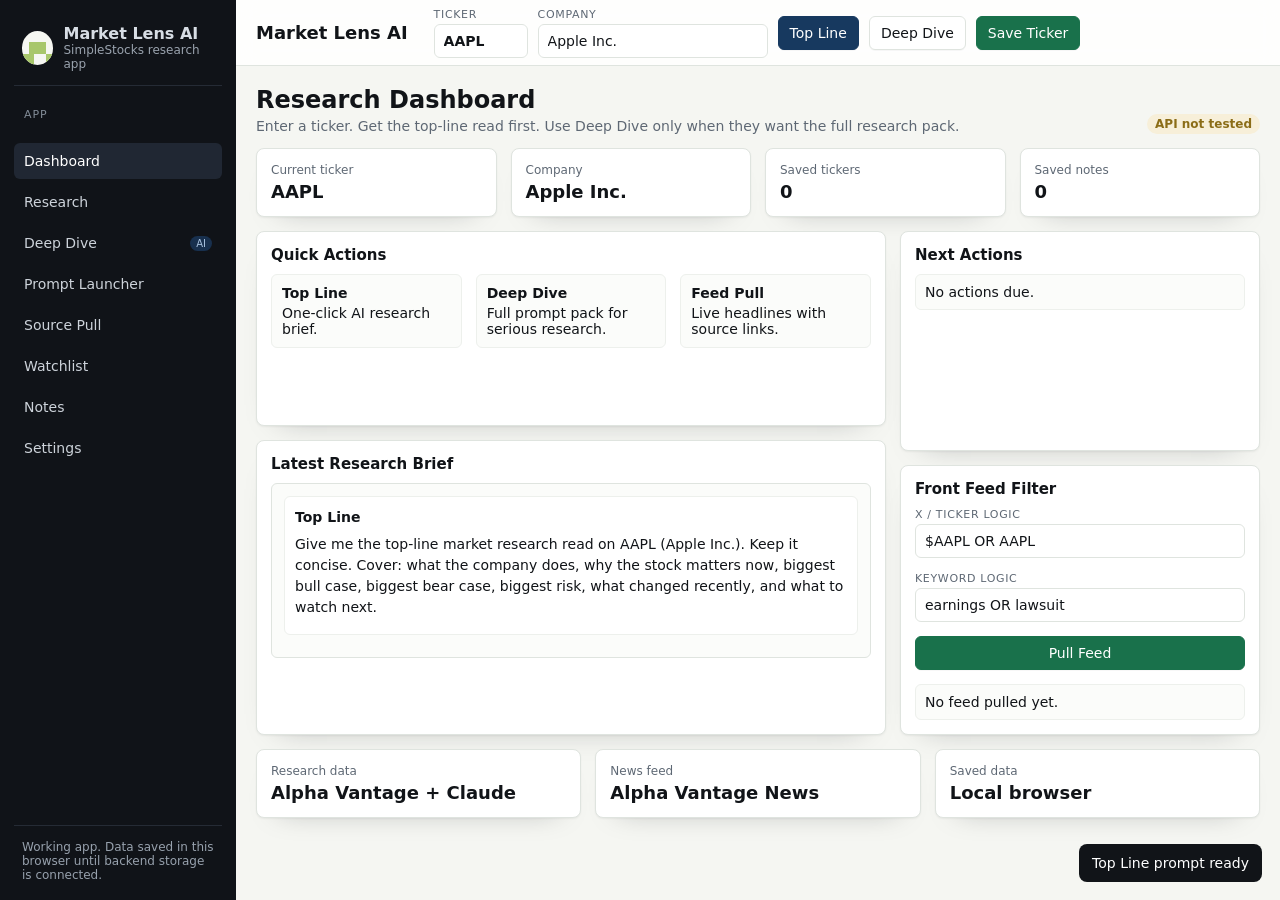
==== index.html @ 20adb493 "fill dashboard workspace" ====
<!doctype html>
<html lang="en">
<head>
  <meta charset="utf-8">
  <meta name="viewport" content="width=device-width, initial-scale=1">
  <title>Market Lens AI</title>
  <style>
    :root {
      --bg:#f5f6f2; --panel:#fff; --ink:#111418; --muted:#5e6874;
      --line:#dfe4df; --line2:#edf0ec; --blue:#17395f; --green:#19714b;
      --red:#b43b31; --gold:#8b6d18; --soft-blue:#e8eef7;
      --soft-green:#e8f3ed; --soft-red:#f7e8e5; --soft-gold:#f7efd9;
      --shadow:0 1px 2px rgba(17,20,24,.05),0 14px 30px -24px rgba(17,20,24,.36);
      --radius:8px;
    }
    *{box-sizing:border-box}
    body{margin:0;background:var(--bg);color:var(--ink);font-family:Inter,ui-sans-serif,system-ui,-apple-system,BlinkMacSystemFont,"Segoe UI",Arial,sans-serif;font-size:14px}
    button,input,select,textarea{font:inherit}
    button{cursor:pointer}
    .app{display:grid;grid-template-columns:236px 1fr;min-height:100vh}
    .side{background:#101318;color:#d7dde4;padding:18px 14px;display:flex;flex-direction:column;gap:16px}
    .brand{display:flex;gap:10px;align-items:center;padding:6px 8px 14px;border-bottom:1px solid #252b35}
    .logo{width:34px;height:34px;border-radius:50%;background:#f6f7f2;position:relative;overflow:hidden}
    .logo:before,.logo:after{content:"";position:absolute;top:11px;width:12px;height:12px;background:#a8c76b}
    .logo:before{left:7px}.logo:after{right:7px;box-shadow:-12px 12px 0 #a8c76b,12px 12px 0 #a8c76b}
    .brand b{display:block;font-size:16px}.brand span{display:block;color:#9aa3ae;font-size:12px}
    .navtitle{font-size:11px;text-transform:uppercase;letter-spacing:.08em;color:#828c97;padding:6px 10px}
    .nav{display:grid;gap:5px}.nav button{border:0;background:transparent;color:#cdd3da;text-align:left;border-radius:6px;padding:10px;display:flex;justify-content:space-between;align-items:center}
    .nav button.active{background:#202733;color:white}.badge{font-size:10px;color:#a9c2df;background:#18304e;border-radius:999px;padding:2px 6px}
    .sidefoot{margin-top:auto;color:#97a1ad;font-size:12px;border-top:1px solid #252b35;padding:14px 8px 0}
    .main{min-width:0}.top{position:sticky;top:0;z-index:3;background:rgba(255,255,255,.86);backdrop-filter:blur(10px);height:66px;border-bottom:1px solid var(--line);display:flex;align-items:center;gap:10px;padding:10px 20px}
    .top h1{font-size:18px;margin:0 16px 0 0;white-space:nowrap}.field{display:grid;gap:3px}.field label{font-size:11px;color:var(--muted);text-transform:uppercase;letter-spacing:.06em}
    input,select,textarea{border:1px solid var(--line);border-radius:6px;background:white;color:var(--ink);padding:8px 9px;outline:none}
    textarea{line-height:1.45;resize:vertical}.ticker{width:94px;text-transform:uppercase;font-weight:800}.company{width:230px}.grow{flex:1}
    .btn{border:1px solid var(--line);background:#fff;color:var(--ink);border-radius:6px;padding:8px 11px;min-height:34px;display:inline-flex;gap:7px;align-items:center;justify-content:center;white-space:nowrap;box-shadow:0 1px 0 rgba(17,20,24,.03)}
    .btn.primary{background:var(--blue);border-color:var(--blue);color:white}.btn.green{background:var(--green);border-color:var(--green);color:white}.btn.red{background:var(--red);border-color:var(--red);color:white}.btn.small{min-height:28px;padding:5px 9px;font-size:12px}
    .content{padding:20px}.tab{display:none}.tab.active{display:block}.head{display:flex;justify-content:space-between;align-items:flex-end;gap:16px;margin-bottom:14px}.head h2{margin:0;font-size:24px}.sub{color:var(--muted);margin-top:4px;max-width:880px}
    .content{max-width:1680px;margin:0 auto;width:100%}.grid{display:grid;gap:14px}.cols2{grid-template-columns:repeat(2,minmax(0,1fr))}.cols3{grid-template-columns:repeat(3,minmax(0,1fr))}.cols4{grid-template-columns:repeat(4,minmax(0,1fr))}.split{grid-template-columns:390px 1fr}.dashgrid{grid-template-columns:minmax(0,1.9fr) minmax(360px,1fr)}
    .panel{background:var(--panel);border:1px solid var(--line);border-radius:var(--radius);box-shadow:var(--shadow);min-width:0}.pad{padding:14px}.panel h3{font-size:15px;margin:0 0 10px}
    .metric span{display:block;color:var(--muted);font-size:12px}.metric b{display:block;margin-top:4px;font-size:18px}
    .pill{display:inline-flex;align-items:center;border-radius:999px;padding:3px 8px;font-size:12px;font-weight:800}.bull{color:var(--green);background:var(--soft-green)}.bear{color:var(--red);background:var(--soft-red)}.warn{color:var(--gold);background:var(--soft-gold)}.neutral{color:#555;background:#eee}
    table{width:100%;border-collapse:collapse}th,td{text-align:left;vertical-align:top;border-bottom:1px solid var(--line2);padding:9px 10px}th{font-size:11px;color:var(--muted);text-transform:uppercase;letter-spacing:.06em;background:#fbfcfa}tr:last-child td{border-bottom:0}
    .toolbar{display:flex;gap:8px;flex-wrap:wrap;align-items:center}.list{list-style:none;margin:0;padding:0;display:grid;gap:8px}.list li{border:1px solid var(--line2);background:#fbfcfa;border-radius:6px;padding:9px}
    .promptbox{width:100%;min-height:260px}.brief{min-height:150px;white-space:pre-wrap;border:1px solid var(--line);border-radius:6px;background:#fbfcfa;padding:12px;line-height:1.5}.brief.formatted{white-space:normal}.brief-section{border:1px solid var(--line2);border-radius:6px;background:#fff;margin:0 0 10px;padding:10px}.brief-section h4{margin:0 0 6px;font-size:14px}.brief-section p{margin:0 0 6px}.brief-section ul{margin:6px 0 0 18px;padding:0}
    .statusline{display:flex;gap:8px;align-items:center;flex-wrap:wrap}.mono{font-family:ui-monospace,SFMono-Regular,Menlo,Consolas,monospace}.toast{position:fixed;right:18px;bottom:18px;background:#111418;color:white;padding:11px 13px;border-radius:8px;opacity:0;transform:translateY(8px);transition:.2s;z-index:5}.toast.show{opacity:1;transform:translateY(0)}
    .quickcard{border:1px solid var(--line2);background:#fbfcfa;border-radius:6px;padding:10px}.quickcard b{display:block;margin-bottom:4px}.compactbox{min-height:220px;max-height:330px;overflow:auto}.frontfeed{min-height:260px}.empty{color:var(--muted);padding:18px;text-align:center}.danger{color:var(--red);font-weight:800}.loading{position:relative;overflow:hidden}.loading:after{content:"";position:absolute;left:-40%;top:0;width:40%;height:100%;background:linear-gradient(90deg,transparent,rgba(23,57,95,.12),transparent);animation:sweep 1.1s infinite}@keyframes sweep{to{left:100%}}
    @media(max-width:1050px){.app{grid-template-columns:1fr}.side{position:sticky;top:0;z-index:4;display:block;padding:10px}.brand,.sidefoot,.navtitle{display:none}.nav{display:flex;overflow:auto}.nav button{white-space:nowrap}.top{height:auto;flex-wrap:wrap}.content{padding:14px}.cols2,.cols3,.cols4,.split,.dashgrid{grid-template-columns:1fr}.company{width:180px}}
  </style>
</head>
<body>
<div class="app">
  <aside class="side">
    <div class="brand"><div class="logo"></div><div><b>Market Lens AI</b><span>SimpleStocks research app</span></div></div>
    <div class="navtitle">App</div>
    <nav class="nav" id="nav">
      <button class="active" data-tab="dashboard">Dashboard</button>
      <button data-tab="research">Research</button>
      <button data-tab="deepdive">Deep Dive <span class="badge">AI</span></button>
      <button data-tab="launcher">Prompt Launcher</button>
      <button data-tab="sources">Source Pull</button>
      <button data-tab="watchlist">Watchlist</button>
      <button data-tab="notes">Notes</button>
      <button data-tab="settings">Settings</button>
    </nav>
    <div class="sidefoot">Working app. Data saved in this browser until backend storage is connected.</div>
  </aside>

  <main class="main">
    <header class="top">
      <h1>Market Lens AI</h1>
      <div class="field"><label>Ticker</label><input class="ticker" id="ticker" value="AAPL"></div>
      <div class="field"><label>Company</label><input class="company" id="company" value="Apple Inc."></div>
      <button class="btn primary" id="runResearch">Top Line</button>
      <button class="btn" id="topDeepDive">Deep Dive</button>
      <button class="btn green" id="saveTicker">Save Ticker</button>
      <div class="grow"></div>
    </header>

    <section class="content">
      <section class="tab active" id="dashboard">
        <div class="head"><div><h2>Research Dashboard</h2><div class="sub">Enter a ticker. Get the top-line read first. Use Deep Dive only when they want the full research pack.</div></div><span class="pill warn" id="apiStatus">API not tested</span></div>
        <div class="grid cols4">
          <div class="panel pad metric"><span>Current ticker</span><b id="dashTicker">AAPL</b></div>
          <div class="panel pad metric"><span>Company</span><b id="dashCompany">Apple Inc.</b></div>
          <div class="panel pad metric"><span>Saved tickers</span><b id="dashWatchCount">0</b></div>
          <div class="panel pad metric"><span>Saved notes</span><b id="dashNoteCount">0</b></div>
        </div>
        <div class="grid dashgrid" style="margin-top:14px">
          <div class="grid">
            <div class="panel pad">
              <h3>Quick Actions</h3>
              <div class="grid cols3">
                <div class="quickcard"><b>Top Line</b><span>One-click AI research brief.</span></div>
                <div class="quickcard"><b>Deep Dive</b><span>Full prompt pack for serious research.</span></div>
                <div class="quickcard"><b>Feed Pull</b><span>Live headlines with source links.</span></div>
              </div>
            </div>
            <div class="panel pad"><h3>Latest Research Brief</h3><div class="brief formatted" id="latestBrief">Run research or generate a deep dive prompt.</div></div>
          </div>
          <div class="grid">
            <div class="panel pad compactbox"><h3>Next Actions</h3><ul class="list" id="nextActionList"></ul></div>
            <div class="panel pad frontfeed">
              <h3>Front Feed Filter</h3>
              <div class="grid">
                <div class="field"><label>X / ticker logic</label><input id="frontFeedTicker" value="$AAPL OR AAPL"></div>
                <div class="field"><label>Keyword logic</label><input id="frontFeedKeyword" value="earnings OR lawsuit"></div>
                <button class="btn green" id="pullFrontFeed">Pull Feed</button>
                <ul class="list" id="frontFeedRows"></ul>
              </div>
            </div>
          </div>
        </div>
        <div class="grid cols3" style="margin-top:14px">
          <div class="panel pad metric"><span>Research data</span><b>Alpha Vantage + Claude</b></div>
          <div class="panel pad metric"><span>News feed</span><b>Alpha Vantage News</b></div>
          <div class="panel pad metric"><span>Saved data</span><b>Local browser</b></div>
        </div>
      </section>

      <section class="tab" id="research">
        <div class="head"><div><h2>Top Line</h2><div class="sub">One-click research summary. No extra decisions.</div></div><button class="btn primary" id="runResearch2">Top Line</button></div>
        <div class="grid cols2">
          <div class="panel pad">
            <h3>Research Inputs</h3>
            <div class="grid">
              <div class="field"><label>Research question</label><textarea id="researchQuestion" rows="5">Give me the top-line read: what this company does, why the stock matters now, biggest bull case, biggest bear case, biggest risk, and what to watch next.</textarea></div>
              <div class="toolbar">
                <button class="btn small" data-action="preset" data-kind="fundamentals">Fundamentals</button>
                <button class="btn small" data-action="preset" data-kind="risks">Risks</button>
                <button class="btn small" data-action="preset" data-kind="competitors">Competitors</button>
                <button class="btn small" data-action="preset" data-kind="earnings">Earnings</button>
              </div>
            </div>
          </div>
          <div class="panel pad">
            <h3>Research Output</h3>
            <div class="brief formatted" id="researchOutput">No research run yet.</div>
          </div>
        </div>
      </section>

      <section class="tab" id="deepdive">
        <div class="head"><div><h2>Deep Dive</h2><div class="sub">Full research pack: business, industry, competitors, biggest bull, biggest bear, hidden risks, and final decision brief.</div></div><button class="btn primary" data-prompt="Full Deep Dive">Build Deep Dive</button></div>
        <div class="grid split">
          <div class="panel pad">
            <h3>Deep Dive Controls</h3>
            <div class="grid">
              <div class="field"><label>Deep dive question</label><textarea id="deepQuestion" rows="5">Do the full deep dive. Find the real business, competitors, hidden risks, strongest bull case, strongest bear case, weird overlooked articles, and final decision brief.</textarea></div>
              <div class="toolbar">
                <button class="btn small" data-prompt="Hidden Risks">Hidden Risks</button>
                <button class="btn small" data-prompt="Biggest Bull">Biggest Bull</button>
                <button class="btn small" data-prompt="Biggest Bear">Biggest Bear</button>
                <button class="btn small" data-prompt="Debate">Debate</button>
                <button class="btn small" data-prompt="Thesis Breaker">Thesis Breaker</button>
              </div>
            </div>
          </div>
          <div class="panel pad">
            <h3>Generated Prompt</h3>
            <textarea class="promptbox" id="deepPrompt"></textarea>
            <div class="toolbar" style="margin-top:10px">
              <button class="btn" id="copyDeepPrompt">Copy Prompt</button>
              <button class="btn primary" id="openDeepChatGPT">Open in ChatGPT</button>
              <button class="btn green" id="saveDeepPrompt">Save Prompt</button>
            </div>
          </div>
        </div>
      </section>

      <section class="tab" id="launcher">
        <div class="head"><div><h2>Prompt Launcher</h2><div class="sub">Reusable buttons that build complete prompts with the ticker, company, and current question.</div></div><button class="btn" id="copyLauncherPrompt">Copy Prompt</button></div>
        <div class="grid cols3">
          <div class="panel pad">
            <h3>Prompt Buttons</h3>
            <div class="grid">
              <button class="btn" data-prompt="Full Deep Dive">Deep Dive</button>
              <button class="btn" data-prompt="Industry Map">Industry Map</button>
              <button class="btn" data-prompt="Competitor Ranking">Competitor Ranking</button>
              <button class="btn" data-prompt="Hidden Risks">Hidden Risks</button>
              <button class="btn" data-prompt="Narrative Shift">Narrative Shift</button>
              <button class="btn" data-prompt="Final Decision Brief">Final Decision Brief</button>
            </div>
          </div>
          <div class="panel pad" style="grid-column:span 2">
            <h3>Prompt</h3>
            <textarea class="promptbox" id="launcherPrompt"></textarea>
            <div class="toolbar" style="margin-top:10px">
              <button class="btn primary" id="openLauncherChatGPT">Open in ChatGPT</button>
              <button class="btn green" id="saveLauncherPrompt">Save Prompt</button>
            </div>
          </div>
        </div>
      </section>

      <section class="tab" id="sources">
        <div class="head"><div><h2>Source Pull</h2><div class="sub">Working source inbox with saved items. Live Yahoo/Google/X pulling will use server-side functions so keys stay hidden.</div></div><button class="btn primary" id="pullSample">Pull Sample Feed</button></div>
        <div class="grid cols3">
          <div class="panel pad"><h3>Source Setup</h3><div class="grid"><div class="field"><label>Keyword filter</label><input id="keyword" value="AI servers accounting Nvidia"></div><div class="field"><label>Source</label><select id="sourceType"><option>Yahoo Finance</option><option>Google News</option><option>Alpha Vantage</option><option>X/Twitter BYOK</option></select></div><button class="btn green" id="saveSource">Save Source Rule</button></div></div>
          <div class="panel pad"><h3>Saved Source Rules</h3><ul class="list" id="sourceRules"></ul></div>
          <div class="panel pad"><h3>Routing</h3><ul class="list"><li>Save headline to ticker notes.</li><li>Attach item to deep dive.</li><li>Create next action when it matters.</li></ul></div>
        </div>
        <div class="panel" style="margin-top:14px;overflow:auto"><table><thead><tr><th>Time</th><th>Source</th><th>Ticker</th><th>Headline / Post</th><th>Sentiment</th><th>Why It Matters</th><th>Action</th></tr></thead><tbody id="feedRows"></tbody></table></div>
      </section>

      <section class="tab" id="watchlist">
        <div class="head"><div><h2>Watchlist</h2><div class="sub">Add one ticker or many. Use spaces or commas.</div></div><button class="btn primary" id="addWatch">Add Current Ticker</button></div>
        <div class="panel pad" style="margin-bottom:14px">
          <div class="grid cols2">
            <div class="field"><label>Add ticker(s)</label><input id="watchInput" value="AAPL MSFT NVDA"></div>
            <div class="field"><label>Default note</label><input id="watchNote" value="Added to research watchlist"></div>
          </div>
          <div class="toolbar" style="margin-top:10px"><button class="btn green" id="addWatchMany">Add Tickers</button></div>
        </div>
        <div class="panel" style="overflow:auto"><table><thead><tr><th>Ticker</th><th>Company</th><th>Category</th><th>Bias</th><th>Priority</th><th>Next Action</th><th>Notes</th><th></th></tr></thead><tbody id="watchRows"></tbody></table></div>
      </section>

      <section class="tab" id="notes">
        <div class="head"><div><h2>Notes</h2><div class="sub">Ticker notebook, thesis tracker, prompts, and to-dos.</div></div></div>
        <div class="grid cols2">
          <div class="panel pad">
            <h3 id="noteFormTitle">New Note</h3>
            <div class="grid">
              <input type="hidden" id="editNoteId">
              <div class="field"><label>Note type</label><select id="noteType"><option>Thesis</option><option>Risk</option><option>Headline</option><option>Prompt</option><option>Research</option><option>Next Action</option><option>To Do</option></select></div>
              <div class="grid cols2">
                <div class="field"><label>Action date</label><input type="date" id="actionDate"></div>
                <div class="field"><label>Due date</label><input type="date" id="dueDate"></div>
              </div>
              <div class="field"><label>Note</label><textarea id="noteText" rows="9">Waiting for evidence that backlog converts into clean revenue and better margins.</textarea></div>
              <div class="toolbar"><button class="btn primary" id="saveNote">Save Note</button><button class="btn" id="newNote">New</button></div>
            </div>
          </div>
          <div class="panel pad">
            <div class="statusline" style="justify-content:space-between;margin-bottom:10px">
              <h3 style="margin:0">Saved Notes</h3>
              <select id="noteFilter"><option>All</option><option>Research</option><option>Thesis</option><option>Risk</option><option>Headline</option><option>Prompt</option><option>Next Action</option><option>To Do</option><option>Overdue</option><option>Due Today</option><option>Upcoming</option></select>
            </div>
            <ul class="list" id="noteList"></ul>
          </div>
        </div>
      </section>

      <section class="tab" id="settings">
        <div class="head"><div><h2>Settings</h2><div class="sub">No secrets are stored in this frontend. Backend functions will read env vars from Netlify.</div></div></div>
        <div class="grid cols2">
          <div class="panel pad"><h3>Backend Endpoints</h3><div class="grid"><div class="field"><label>Research function</label><input id="researchEndpoint" value="https://jazzy-starlight-0a9a95.netlify.app/.netlify/functions/stock-research"></div><button class="btn" id="testResearchEndpoint">Test Research Endpoint</button></div></div>
          <div class="panel pad"><h3>Workbook</h3><div class="toolbar"><button class="btn" id="exportData">Export JSON</button><button class="btn red" id="clearData">Clear Local Data</button></div><div class="brief" id="settingsOut" style="margin-top:10px">Ready.</div></div>
        </div>
      </section>
    </section>
  </main>
</div>
<div class="toast" id="toast"></div>

<script>
const STORE_KEY = "marketLensAI.v1";
const defaultState = { watchlist: [], notes: [], prompts: [], sources: [], feed: [], frontFeed: [], latestBrief: "" };
const COMPANY_BY_TICKER = {
  AAPL:"Apple Inc.", MSFT:"Microsoft Corp.", NVDA:"NVIDIA Corp.", SMCI:"Super Micro Computer",
  TSLA:"Tesla, Inc.", META:"Meta Platforms", AMZN:"Amazon.com, Inc.", GOOGL:"Alphabet Inc.",
  AMD:"Advanced Micro Devices", AVGO:"Broadcom Inc.", SPY:"SPDR S&P 500 ETF", QQQ:"Invesco QQQ Trust"
};
const prompts = {
    "Top Line": "Give me the top-line market research read on {ticker} ({company}). Keep it concise. Cover: what the company does, why the stock matters now, biggest bull case, biggest bear case, biggest risk, what changed recently, and what to watch next.",
    "Full Deep Dive": "Do a deep dive on {ticker} ({company}). Research the real business, industry structure, competitors, market rank, strongest bull case, strongest bear case, hidden risks, recent narrative shift, overlooked articles, and what would break the thesis. End with a clean decision brief: what matters, what is noise, what to watch next, and what would make me walk away. Research question: {question}",
  "Industry Map": "Map the industry for {ticker} ({company}). Identify direct competitors, indirect competitors, suppliers, customers, substitutes, and market structure. Rank {ticker} as leader, challenger, niche player, or vulnerable incumbent. Explain what it wins on and where it is weak.",
  "Competitor Ranking": "Compare {ticker} ({company}) to its top competitors using revenue growth, margins, market cap, valuation, balance sheet, stock performance, customer concentration, and narrative strength. Give me a ranked peer table and a plain-English conclusion.",
  "Hidden Risks": "Find overlooked, non-obvious, or under-discussed risks for {ticker} ({company}). Look for lawsuits, supplier issues, customer concentration, accounting concerns, insider activity, regulatory risk, short reports, niche industry coverage, and technical blogs. Summarize what matters and why investors may be missing it.",
  "Biggest Bull": "Find the strongest bullish argument for {ticker} ({company}). Identify who is making that argument, the evidence they use, the assumptions that must be true, and what would prove them wrong.",
  "Biggest Bear": "Find the strongest bearish argument for {ticker} ({company}). Identify who is making that argument, the evidence they use, the assumptions that must be true, and what would prove them wrong.",
  "Debate": "Create a debate between the strongest bull and strongest bear on {ticker} ({company}). Make both sides intelligent. No strawman arguments. End with the three facts that matter most.",
  "Thesis Breaker": "I am considering owning or watching {ticker} ({company}). Attack the thesis. Find the weakest assumptions, hidden risks, crowded beliefs, valuation problems, business risks, and possible catalysts that could break the story.",
  "Narrative Shift": "Summarize how the market narrative around {ticker} ({company}) changed over the last 3, 6, and 12 months. What used to matter? What matters now? What could matter next?",
  "Final Decision Brief": "Turn the research on {ticker} ({company}) into a clean market decision brief: what matters, what is noise, what I need to watch next, what would make me interested, and what would make me walk away."
};
let state = loadState();
let researchBusy = false;
let loadingTimer = null;

function $(id){ return document.getElementById(id); }
function loadState(){ try { return { ...defaultState, ...(JSON.parse(localStorage.getItem(STORE_KEY)) || {}) }; } catch(_) { return { ...defaultState }; } }
function saveState(){ localStorage.setItem(STORE_KEY, JSON.stringify(state)); renderAll(); }
function toast(msg){ const el=$("toast"); el.textContent=msg; el.classList.add("show"); setTimeout(()=>el.classList.remove("show"),1800); }
function setHtml(id, text){ const el=$(id); el.classList.add("formatted"); el.innerHTML=formatBrief(text); }
function setLoading(on, msg){
  researchBusy=on;
  ["runResearch","runResearch2","testResearchEndpoint"].forEach(id=>{ if($(id)) $(id).disabled=on; });
  if(on){
    $("apiStatus").textContent=msg || "Working";
    $("apiStatus").className="pill warn";
    $("latestBrief").classList.add("loading");
    $("researchOutput").classList.add("loading");
  } else {
    $("latestBrief").classList.remove("loading");
    $("researchOutput").classList.remove("loading");
    if(loadingTimer) clearInterval(loadingTimer);
    loadingTimer=null;
  }
}
function context(){
  return {
    ticker: ($("ticker").value || "AAPL").trim().toUpperCase(),
    company: ($("company").value || "the company").trim(),
    question: (($("deepQuestion") || {}).value || $("researchQuestion").value || "What matters before putting money to work?").trim()
  };
}
function buildPrompt(kind){
  const c=context();
  const text=(prompts[kind] || prompts["Full Deep Dive"])
    .replaceAll("{ticker}", c.ticker).replaceAll("{company}", c.company)
    .replaceAll("{question}", c.question);
  if($("deepPrompt")) $("deepPrompt").value=text;
  if($("launcherPrompt")) $("launcherPrompt").value=text;
  state.latestBrief = text;
  renderDashboard();
  toast(kind + " prompt ready");
  return text;
}
async function copyText(text){ try { await navigator.clipboard.writeText(text); toast("Copied"); } catch(_) { toast("Copy blocked by browser"); } }
function openChatGPT(text){ window.open("https://chatgpt.com/?q=" + encodeURIComponent(text), "_blank"); }
async function runResearch(){
  if(researchBusy){ toast("Already working"); return; }
  const c=context();
  const out=$("researchOutput");
  const endpoint=$("researchEndpoint").value.trim();
  const stages=["Working on " + c.ticker,"Pulling Alpha Vantage data","Sending brief to Claude","Formatting result"];
  let stage=0;
  setLoading(true, stages[0]);
  out.textContent=stages[0] + "...";
  $("latestBrief").textContent=stages[0] + "...";
  loadingTimer=setInterval(()=>{ stage=Math.min(stage+1,stages.length-1); $("apiStatus").textContent=stages[stage]; out.textContent=stages[stage] + "..."; $("latestBrief").textContent=stages[stage] + "..."; }, 1800);
  try{
    const res=await fetch(endpoint,{method:"POST",headers:{"Content-Type":"application/json"},body:JSON.stringify({ticker:c.ticker,question:$("researchQuestion").value})});
    const data=await res.json();
    const text=data.research && data.research !== "Analysis failed" ? data.research : "Research endpoint responded, but AI analysis failed. Backend env/API config needs repair before this becomes live AI output.";
    setHtml("researchOutput", text);
    state.latestBrief=text;
    const last=state.notes[0];
    if(!(last && last.ticker===c.ticker && last.type==="Research" && last.text===text)){
      state.notes.unshift({id:Date.now(),ticker:c.ticker,type:"Research",text,created:new Date().toLocaleString(),actionDate:"",dueDate:"",done:false});
    }
    saveState();
    $("apiStatus").textContent=data.research === "Analysis failed" ? "API needs config" : "API live";
    $("apiStatus").className=data.research === "Analysis failed" ? "pill warn" : "pill bull";
  }catch(err){
    out.textContent="Research failed: " + err.message;
    $("apiStatus").textContent="API failed";
    $("apiStatus").className="pill bear";
  } finally {
    setLoading(false);
  }
}
function addWatch(){
  const c=context();
  const existing=state.watchlist.find(x=>x.ticker===c.ticker);
  if(existing){ existing.company=c.company; existing.updated=new Date().toLocaleString(); }
  else state.watchlist.unshift({id:Date.now(),ticker:c.ticker,company:c.company,category:"Deep dive",bias:"Mixed",priority:"High",next:"Review this week",notes:"Added from Market Lens AI",created:new Date().toLocaleString()});
  saveState(); toast("Ticker saved");
}
function addWatchTickers(){
  const raw=$("watchInput").value.trim();
  if(!raw){ toast("Enter ticker(s)"); return; }
  const tickers=Array.from(new Set(raw.split(/[,\s]+/).map(t=>t.trim().toUpperCase()).filter(Boolean)));
  tickers.forEach(ticker=>{
    const existing=state.watchlist.find(x=>x.ticker===ticker);
    const company=COMPANY_BY_TICKER[ticker] || "";
    if(existing){ existing.updated=new Date().toLocaleString(); if(company) existing.company=company; }
    else state.watchlist.unshift({id:Date.now()+Math.random(),ticker,company,category:"Watch",bias:"",priority:"",next:"",notes:$("watchNote").value,created:new Date().toLocaleString()});
  });
  saveState(); toast("Watchlist updated");
}
function saveNote(type,text){
  const c=context();
  const id=$("editNoteId").value;
  const note={id:id || Date.now(),ticker:c.ticker,type:type || $("noteType").value,text:text || $("noteText").value,created:new Date().toLocaleString(),updated:new Date().toLocaleString(),actionDate:$("actionDate")?.value || "",dueDate:$("dueDate")?.value || "",done:false};
  if(id){
    state.notes=state.notes.map(n=>String(n.id)===String(id) ? {...n,...note,created:n.created} : n);
    toast("Note updated");
  } else {
    state.notes.unshift(note);
    toast("Note saved");
  }
  resetNoteForm(false);
  saveState();
}
function savePrompt(text){
  saveNote("Prompt", text);
  state.prompts.unshift({id:Date.now(),ticker:context().ticker,text,created:new Date().toLocaleString()});
  saveState();
}
function pullSampleFeed(){
  const c=context();
  state.feed=[
    {id:1,time:"9:55 AM",source:"Yahoo Finance",ticker:c.ticker,headline:`${c.ticker} earnings chatter picks up as analysts revisit AI demand`,sent:"Bullish",why:"Matches ticker and earnings keyword. Useful for research, not a signal."},
    {id:2,time:"9:41 AM",source:"Google News",ticker:c.ticker,headline:`${c.ticker} lawsuit and regulatory headlines draw investor attention`,sent:"Bearish",why:"Matches ticker and lawsuit keyword. Route to hidden risks."},
    {id:3,time:"9:28 AM",source:"X.com / tracked source",ticker:c.ticker,headline:`$${c.ticker} mentioned in market stream as narrative heat builds`,sent:"Neutral",why:"Useful as market narrative, not evidence by itself."},
    {id:4,time:"9:12 AM",source:"Alpha Vantage",ticker:c.ticker,headline:`${c.ticker} fundamentals update available from company overview data`,sent:"Neutral",why:"Good input for Top Line research."}
  ];
  saveState(); toast("Sample source feed loaded");
}
function pullFrontFeed(){
  const c=context();
  const tickerLogic=$("frontFeedTicker").value.trim() || c.ticker;
  const keywordLogic=$("frontFeedKeyword").value.trim();
  const tickers=parseLogicTerms(tickerLogic).map(t=>t.replace(/^\$/,"").toUpperCase());
  const keywords=parseLogicTerms(keywordLogic).map(t=>t.toLowerCase());
  const base=[
    {id:Date.now()+1,time:"Now",source:"X.com",ticker:c.ticker,headline:`$${c.ticker} thread mentions earnings setup and market reaction`,sent:"Neutral",why:"Matched ticker logic and earnings keyword."},
    {id:Date.now()+2,time:"Now",source:"Yahoo Finance",ticker:c.ticker,headline:`${c.company} latest news: earnings, analyst notes, and valuation context`,sent:"Neutral",why:"Matched company/ticker news query."},
    {id:Date.now()+3,time:"Now",source:"Google News",ticker:c.ticker,headline:`${c.ticker} lawsuit risk and regulatory headlines to review`,sent:"Bearish",why:"Matched risk keyword. Save to hidden-risk notes if relevant."},
    {id:Date.now()+4,time:"Now",source:"X.com",ticker:c.ticker,headline:`Traders discussing ${c.ticker} after fresh headline flow`,sent:"Neutral",why:"Matched ticker logic. Needs verification before acting."}
  ];
  state.frontFeed=base.filter(item=>{
    const hay=(item.headline+" "+item.ticker).toLowerCase();
    const tickerOk=!tickers.length || tickers.some(t=>hay.includes(t.toLowerCase()));
    const keywordOk=!keywords.length || keywords.some(k=>hay.includes(k));
    return tickerOk && keywordOk;
  });
  if(!state.frontFeed.length) state.frontFeed=base.slice(0,2).map(x=>({...x,why:"No exact sample match yet. Showing closest placeholder result."}));
  saveState();
  toast("Feed pulled");
}
async function pullLiveFrontFeed(){
  const c=context();
  const tickerTerms=parseLogicTerms($("frontFeedTicker").value || c.ticker).map(t=>t.replace(/^\$/,"").toUpperCase());
  const ticker=tickerTerms.find(t=>/^[A-Z.]{1,8}$/.test(t)) || c.ticker;
  const keyword=$("frontFeedKeyword").value.trim();
  $("frontFeedRows").innerHTML=`<li class="loading">Pulling real headlines for ${ticker}...</li>`;
  try{
    const url=`https://jazzy-starlight-0a9a95.netlify.app/.netlify/functions/news-feed?ticker=${encodeURIComponent(ticker)}&keyword=${encodeURIComponent(keyword)}&limit=12`;
    const res=await fetch(url);
    const data=await res.json();
    if(!res.ok) throw new Error(data.error || "Feed request failed");
    state.frontFeed=(data.items || []).map(item=>({...item,id:item.id || Date.now()+Math.random()}));
    if(!state.frontFeed.length){
      state.frontFeed=[{id:Date.now(),time:"Now",source:"Alpha Vantage",ticker,headline:"No matching headlines returned for that keyword filter.",sent:"Neutral",sentiment:"Neutral",why:"Try a broader keyword like earnings, lawsuit, guidance, AI, China, demand.",url:""}];
    }
    saveState();
    toast("Live headlines pulled");
  }catch(err){
    $("frontFeedRows").innerHTML=`<li><b>Feed failed:</b> ${escapeHtml(err.message)}</li>`;
    toast("Feed failed");
  }
}
function parseLogicTerms(value){
  return String(value || "").split(/\s+OR\s+|,|\s+/i).map(x=>x.trim()).filter(x=>x && x.toUpperCase()!=="OR");
}
function renderDashboard(){
  const c=context();
  $("dashTicker").textContent=c.ticker; $("dashCompany").textContent=c.company;
  $("dashWatchCount").textContent=state.watchlist.length; $("dashNoteCount").textContent=state.notes.length;
  if(state.latestBrief) setHtml("latestBrief", state.latestBrief); else $("latestBrief").textContent="Run research or generate a deep dive prompt.";
  const actions=state.notes.filter(n=>(n.type==="Next Action" || n.type==="To Do") && !n.done).sort(sortByDate).slice(0,5);
  $("nextActionList").innerHTML=actions.length ? actions.map(n=>`<li><div class="statusline"><b>${n.ticker}</b><span class="pill neutral">${n.type}</span>${n.dueDate ? `<span>Due ${n.dueDate}</span>` : ""}<button class="btn small" data-open-note="${n.id}">Open</button></div><div style="margin-top:6px">${escapeHtml(n.text)}</div></li>`).join("") : `<li>No actions due.</li>`;
}
function renderWatchlist(){
  $("watchRows").innerHTML=state.watchlist.length ? state.watchlist.map(w=>`<tr><td class="mono">${w.ticker}</td><td>${escapeHtml(w.company)}</td><td>${w.category}</td><td>${w.bias}</td><td>${w.priority}</td><td>${escapeHtml(w.next)}</td><td>${escapeHtml(w.notes)}</td><td><button class="btn small red" data-del-watch="${w.id}">Delete</button></td></tr>`).join("") : `<tr><td colspan="8" class="empty">No saved tickers yet.</td></tr>`;
}
function renderNotes(){
  const notes=filteredNotes();
  $("noteList").innerHTML=notes.length ? notes.slice(0,40).map(n=>`<li id="note-${n.id}"><div class="statusline"><b class="mono">${n.ticker}</b><span class="pill neutral">${n.type}</span>${n.actionDate ? `<span>Action ${n.actionDate}</span>` : ""}${n.dueDate ? `<span>Due ${n.dueDate}</span>` : ""}<span>${n.created}</span><button class="btn small" data-edit-note="${n.id}">Edit</button>${(n.type==="Next Action"||n.type==="To Do") ? `<button class="btn small green" data-done-note="${n.id}">Done</button>` : ""}<button class="btn small red" data-del-note="${n.id}">Delete</button></div><div style="margin-top:6px;white-space:pre-wrap">${escapeHtml(n.text)}</div></li>`).join("") : `<li>No notes saved yet.</li>`;
}
function renderSources(){
  $("sourceRules").innerHTML=state.sources.length ? state.sources.map(s=>`<li><b>${s.source}</b>: ${escapeHtml(s.keyword)} <button class="btn small red" data-del-source="${s.id}">Delete</button></li>`).join("") : `<li>No source rules saved.</li>`;
  $("feedRows").innerHTML=state.feed.length ? state.feed.map(f=>`<tr><td>${f.time}</td><td>${f.source}</td><td class="mono">${f.ticker}</td><td>${escapeHtml(f.headline)}</td><td><span class="pill ${f.sent==="Bullish"?"bull":f.sent==="Bearish"?"bear":"neutral"}">${f.sent}</span></td><td>${escapeHtml(f.why)}</td><td><button class="btn small" data-save-feed="${f.id}">Save</button></td></tr>`).join("") : `<tr><td colspan="7" class="empty">No feed items yet.</td></tr>`;
  $("frontFeedRows").innerHTML=state.frontFeed.length ? state.frontFeed.map(f=>{
    const sentiment=f.sentiment || f.sent || "Neutral";
    const cls=sentiment==="Bullish"?"bull":sentiment==="Bearish"?"bear":"neutral";
    const link=f.url ? `<a href="${escapeHtml(f.url)}" target="_blank" rel="noopener">Open</a>` : "";
    return `<li><div class="statusline"><b>${escapeHtml(f.source)}</b><span class="mono">${escapeHtml(f.ticker)}</span><span>${escapeHtml(f.time || "")}</span><span class="pill ${cls}">${escapeHtml(sentiment)}</span>${link}<button class="btn small" data-save-front-feed="${f.id}">Save</button></div><div style="margin-top:6px">${escapeHtml(f.headline)}</div><div class="sub">${escapeHtml(f.why || f.summary || "")}</div></li>`;
  }).join("") : `<li>No feed pulled yet.</li>`;
}
function renderAll(){ renderDashboard(); renderWatchlist(); renderNotes(); renderSources(); }
function escapeHtml(s){ return String(s ?? "").replace(/[&<>"']/g,m=>({"&":"&amp;","<":"&lt;",">":"&gt;","\"":"&quot;","'":"&#039;"}[m])); }
function filteredNotes(){
  const f=$("noteFilter")?.value || "All";
  const today=new Date().toISOString().slice(0,10);
  const upcoming=new Date(); upcoming.setDate(upcoming.getDate()+14);
  const up=upcoming.toISOString().slice(0,10);
  return state.notes.filter(n=>{
    if(f==="All") return true;
    if(f==="Overdue") return n.dueDate && n.dueDate < today && !n.done;
    if(f==="Due Today") return n.dueDate===today && !n.done;
    if(f==="Upcoming") return n.dueDate && n.dueDate>=today && n.dueDate<=up && !n.done;
    return n.type===f;
  });
}
function sortByDate(a,b){ return (a.dueDate || a.actionDate || "9999-12-31").localeCompare(b.dueDate || b.actionDate || "9999-12-31"); }
function resetNoteForm(clearText=true){
  $("editNoteId").value="";
  $("noteFormTitle").textContent="New Note";
  if(clearText) $("noteText").value="";
  $("actionDate").value="";
  $("dueDate").value="";
}
function openNote(id){
  document.querySelector("[data-tab='notes']").click();
  setTimeout(()=>{ const el=document.getElementById("note-"+id); if(el){ el.scrollIntoView({behavior:"smooth",block:"center"}); el.style.outline="2px solid var(--blue)"; setTimeout(()=>el.style.outline="",1600); } }, 50);
}
function editNote(id){
  const n=state.notes.find(x=>String(x.id)===String(id));
  if(!n) return;
  document.querySelector("[data-tab='notes']").click();
  $("editNoteId").value=n.id;
  $("noteFormTitle").textContent="Edit Note";
  $("noteType").value=n.type;
  $("noteText").value=n.text;
  $("actionDate").value=n.actionDate || "";
  $("dueDate").value=n.dueDate || "";
}
function formatBrief(text){
  const clean=String(text || "").replace(/\*\*/g,"").replace(/^#\s*/gm,"").trim();
  if(!clean) return "No research run yet.";
  const lines=clean.split(/\n+/).map(x=>x.trim()).filter(Boolean);
  let html="", currentTitle="Top Line", body=[];
  const flush=()=>{ if(!body.length) return; html+=`<div class="brief-section"><h4>${escapeHtml(currentTitle)}</h4>${bodyToHtml(body)}</div>`; body=[]; };
  for(const line of lines){
    const section=line.match(/^(What the Company Does|How It Makes Money|Industry.*|Bull Case|Bear Case|Hidden Risks|What Changed Recently|Final Decision Brief|Key Watch Items|Top Line|Watch Next)/i);
    if(section){ flush(); currentTitle=section[1]; const rest=line.replace(section[0],"").replace(/^[:\-\s]+/,""); if(rest) body.push(rest); }
    else body.push(line.replace(/^[-*]\s*/,""));
  }
  flush();
  return html || `<div class="brief-section"><h4>Top Line</h4><p>${escapeHtml(clean)}</p></div>`;
}
function bodyToHtml(lines){
  const list=lines.filter(x=>/^[-*]\s*/.test(x));
  if(list.length===lines.length) return `<ul>${lines.map(x=>`<li>${escapeHtml(x.replace(/^[-*]\s*/,""))}</li>`).join("")}</ul>`;
  return lines.map(x=>`<p>${escapeHtml(x)}</p>`).join("");
}

$("nav").addEventListener("click",e=>{ const b=e.target.closest("button[data-tab]"); if(!b)return; document.querySelectorAll(".nav button").forEach(x=>x.classList.remove("active")); b.classList.add("active"); document.querySelectorAll(".tab").forEach(x=>x.classList.remove("active")); $(b.dataset.tab).classList.add("active"); });
document.addEventListener("click",e=>{
  const p=e.target.closest("[data-prompt]"); if(p) buildPrompt(p.dataset.prompt);
  const dw=e.target.closest("[data-del-watch]"); if(dw){ state.watchlist=state.watchlist.filter(x=>String(x.id)!==dw.dataset.delWatch); saveState(); }
  const dn=e.target.closest("[data-del-note]"); if(dn){ state.notes=state.notes.filter(x=>String(x.id)!==dn.dataset.delNote); saveState(); }
  const en=e.target.closest("[data-edit-note]"); if(en) editNote(en.dataset.editNote);
  const on=e.target.closest("[data-open-note]"); if(on) openNote(on.dataset.openNote);
  const done=e.target.closest("[data-done-note]"); if(done){ state.notes=state.notes.map(n=>String(n.id)===done.dataset.doneNote ? {...n,done:true} : n); saveState(); }
  const ds=e.target.closest("[data-del-source]"); if(ds){ state.sources=state.sources.filter(x=>String(x.id)!==ds.dataset.delSource); saveState(); }
  const sf=e.target.closest("[data-save-feed]"); if(sf){ const item=state.feed.find(x=>String(x.id)===sf.dataset.saveFeed); if(item) saveNote("Headline", item.source + ": " + item.headline + "\nWhy it matters: " + item.why); }
  const sff=e.target.closest("[data-save-front-feed]"); if(sff){ const item=state.frontFeed.find(x=>String(x.id)===sff.dataset.saveFrontFeed); if(item) saveNote("Headline", item.source + ": " + item.headline + (item.url ? "\nLink: " + item.url : "") + "\nWhy it matters: " + (item.why || item.summary || "")); }
  const preset=e.target.closest("[data-action='preset']"); if(preset){ $("researchQuestion").value={fundamentals:"Summarize the business, revenue drivers, margins, valuation, and balance-sheet risks.",risks:"Find the biggest current risks, hidden risks, and what would break the thesis.",competitors:"Compare this company to direct and indirect competitors. Rank where it wins and loses.",earnings:"Summarize the latest earnings tone, guidance, analyst reaction, and what changed."}[preset.dataset.kind]; }
});
$("runResearch").onclick=runResearch; $("runResearch2").onclick=runResearch; $("testResearchEndpoint").onclick=runResearch;
$("topDeepDive").onclick=()=>{ document.querySelector("[data-tab='deepdive']").click(); buildPrompt("Full Deep Dive"); };
$("saveTicker").onclick=addWatch; $("addWatch").onclick=addWatch; $("addWatchMany").onclick=addWatchTickers; $("saveNote").onclick=()=>saveNote(); $("newNote").onclick=()=>resetNoteForm(); $("pullSample").onclick=pullSampleFeed;
$("saveSource").onclick=()=>{ state.sources.unshift({id:Date.now(),source:$("sourceType").value,keyword:$("keyword").value}); saveState(); toast("Source rule saved"); };
$("pullFrontFeed").onclick=pullLiveFrontFeed;
$("copyDeepPrompt").onclick=()=>copyText($("deepPrompt").value || buildPrompt("Full Deep Dive"));
$("openDeepChatGPT").onclick=()=>openChatGPT($("deepPrompt").value || buildPrompt("Full Deep Dive"));
$("saveDeepPrompt").onclick=()=>savePrompt($("deepPrompt").value || buildPrompt("Full Deep Dive"));
$("copyLauncherPrompt").onclick=()=>copyText($("launcherPrompt").value || buildPrompt("Full Deep Dive"));
$("openLauncherChatGPT").onclick=()=>openChatGPT($("launcherPrompt").value || buildPrompt("Full Deep Dive"));
$("saveLauncherPrompt").onclick=()=>savePrompt($("launcherPrompt").value || buildPrompt("Full Deep Dive"));
$("exportData").onclick=()=>{ $("settingsOut").textContent=JSON.stringify(state,null,2); copyText(JSON.stringify(state,null,2)); };
$("clearData").onclick=()=>{ if(confirm("Clear local Market Lens AI data?")){ state={...defaultState}; saveState(); toast("Local data cleared"); } };
$("noteFilter").onchange=renderNotes;
$("ticker").addEventListener("input",()=>{ const t=$("ticker").value.trim().toUpperCase(); if(COMPANY_BY_TICKER[t]) $("company").value=COMPANY_BY_TICKER[t]; renderDashboard(); });
$("company").addEventListener("input",renderDashboard);
buildPrompt("Top Line");
renderAll();
</script>
</body>
</html>
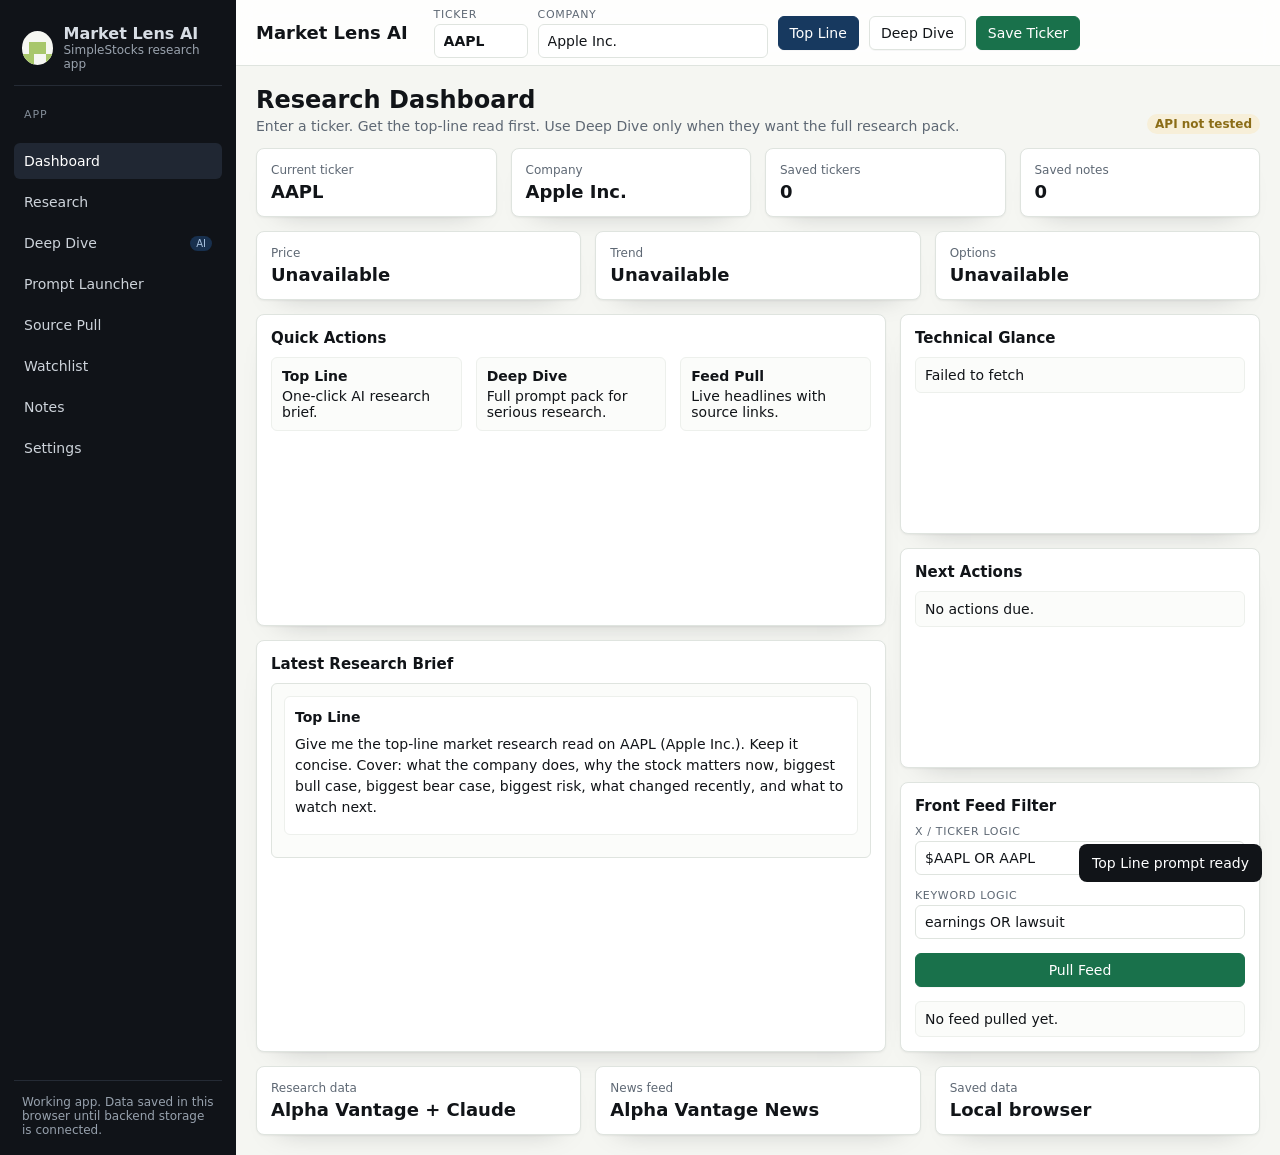
==== commit 33c723cf: "add dashboard market snapshot" ====
--- a/index.html
+++ b/index.html
@@ -85,6 +85,11 @@
           <div class="panel pad metric"><span>Saved tickers</span><b id="dashWatchCount">0</b></div>
           <div class="panel pad metric"><span>Saved notes</span><b id="dashNoteCount">0</b></div>
         </div>
+        <div class="grid cols3" style="margin-top:14px">
+          <div class="panel pad metric"><span>Price</span><b id="snapPrice">Pulling...</b></div>
+          <div class="panel pad metric"><span>Trend</span><b id="snapTrend">Pulling...</b></div>
+          <div class="panel pad metric"><span>Options</span><b id="snapOptions">Checking...</b></div>
+        </div>
         <div class="grid dashgrid" style="margin-top:14px">
           <div class="grid">
             <div class="panel pad">
@@ -98,6 +103,10 @@
             <div class="panel pad"><h3>Latest Research Brief</h3><div class="brief formatted" id="latestBrief">Run research or generate a deep dive prompt.</div></div>
           </div>
           <div class="grid">
+            <div class="panel pad compactbox">
+              <h3>Technical Glance</h3>
+              <ul class="list" id="technicalList"><li>Pulling technicals...</li></ul>
+            </div>
             <div class="panel pad compactbox"><h3>Next Actions</h3><ul class="list" id="nextActionList"></ul></div>
             <div class="panel pad frontfeed">
               <h3>Front Feed Filter</h3>
@@ -254,7 +263,7 @@
 
 <script>
 const STORE_KEY = "marketLensAI.v1";
-const defaultState = { watchlist: [], notes: [], prompts: [], sources: [], feed: [], frontFeed: [], latestBrief: "" };
+const defaultState = { watchlist: [], notes: [], prompts: [], sources: [], feed: [], frontFeed: [], latestBrief: "", snapshot: null };
 const COMPANY_BY_TICKER = {
   AAPL:"Apple Inc.", MSFT:"Microsoft Corp.", NVDA:"NVIDIA Corp.", SMCI:"Super Micro Computer",
   TSLA:"Tesla, Inc.", META:"Meta Platforms", AMZN:"Amazon.com, Inc.", GOOGL:"Alphabet Inc.",
@@ -350,6 +359,25 @@
     setLoading(false);
   }
 }
+async function loadMarketSnapshot(){
+  const c=context();
+  $("snapPrice").textContent="Pulling...";
+  $("snapTrend").textContent="Pulling...";
+  $("snapOptions").textContent="Checking...";
+  $("technicalList").innerHTML="<li>Pulling technicals...</li>";
+  try{
+    const url=`https://jazzy-starlight-0a9a95.netlify.app/.netlify/functions/market-snapshot?ticker=${encodeURIComponent(c.ticker)}`;
+    const res=await fetch(url);
+    const data=await res.json();
+    if(!res.ok) throw new Error(data.error || "Snapshot failed");
+    state.snapshot=data;
+    if(data.company && data.company !== c.ticker) $("company").value=data.company;
+    saveState();
+  }catch(err){
+    state.snapshot={error:err.message};
+    renderSnapshot();
+  }
+}
 function addWatch(){
   const c=context();
   const existing=state.watchlist.find(x=>x.ticker===c.ticker);
@@ -452,6 +480,34 @@
   if(state.latestBrief) setHtml("latestBrief", state.latestBrief); else $("latestBrief").textContent="Run research or generate a deep dive prompt.";
   const actions=state.notes.filter(n=>(n.type==="Next Action" || n.type==="To Do") && !n.done).sort(sortByDate).slice(0,5);
   $("nextActionList").innerHTML=actions.length ? actions.map(n=>`<li><div class="statusline"><b>${n.ticker}</b><span class="pill neutral">${n.type}</span>${n.dueDate ? `<span>Due ${n.dueDate}</span>` : ""}<button class="btn small" data-open-note="${n.id}">Open</button></div><div style="margin-top:6px">${escapeHtml(n.text)}</div></li>`).join("") : `<li>No actions due.</li>`;
+  renderSnapshot();
+}
+function renderSnapshot(){
+  const s=state.snapshot;
+  if(!s || s.error){
+    $("snapPrice").textContent=s?.error ? "Unavailable" : "Pulling...";
+    $("snapTrend").textContent=s?.error ? "Unavailable" : "Pulling...";
+    $("snapOptions").textContent=s?.error ? "Unavailable" : "Checking...";
+    $("technicalList").innerHTML=`<li>${escapeHtml(s?.error || "Pulling technicals...")}</li>`;
+    return;
+  }
+  $("snapPrice").textContent=s.snapshot?.price ? `$${Number(s.snapshot.price).toFixed(2)}` : "N/A";
+  $("snapTrend").textContent=s.technical?.trend || "N/A";
+  $("snapOptions").textContent=s.options ? s.options.read : "N/A";
+  const rows=[
+    ["50-day SMA", s.technical?.sma50 ? `$${Number(s.technical.sma50).toFixed(2)}` : "N/A"],
+    ["200-day SMA", s.technical?.sma200 ? `$${Number(s.technical.sma200).toFixed(2)}` : "N/A"],
+    ["RSI 14", s.technical?.rsi14 ? Number(s.technical.rsi14).toFixed(1) : "N/A"],
+    ["Price vs 50-day", s.technical?.priceVs50 !== null && s.technical?.priceVs50 !== undefined ? `${s.technical.priceVs50.toFixed(1)}%` : "N/A"],
+    ["Price vs 200-day", s.technical?.priceVs200 !== null && s.technical?.priceVs200 !== undefined ? `${s.technical.priceVs200.toFixed(1)}%` : "N/A"],
+    ["Analyst target", s.snapshot?.analystTarget ? `$${Number(s.snapshot.analystTarget).toFixed(2)}` : "N/A"],
+    ["Market cap", s.snapshot?.marketCap || "N/A"]
+  ];
+  if(s.options){
+    rows.push(["Options exp.", s.options.expiration || "N/A"]);
+    rows.push(["Put/call vol", s.options.putCallVolumeRatio !== null ? Number(s.options.putCallVolumeRatio).toFixed(2) : "N/A"]);
+  }
+  $("technicalList").innerHTML=rows.map(([k,v])=>`<li><b>${k}:</b> ${v}</li>`).join("");
 }
 function renderWatchlist(){
   $("watchRows").innerHTML=state.watchlist.length ? state.watchlist.map(w=>`<tr><td class="mono">${w.ticker}</td><td>${escapeHtml(w.company)}</td><td>${w.category}</td><td>${w.bias}</td><td>${w.priority}</td><td>${escapeHtml(w.next)}</td><td>${escapeHtml(w.notes)}</td><td><button class="btn small red" data-del-watch="${w.id}">Delete</button></td></tr>`).join("") : `<tr><td colspan="8" class="empty">No saved tickers yet.</td></tr>`;
@@ -556,9 +612,11 @@
 $("clearData").onclick=()=>{ if(confirm("Clear local Market Lens AI data?")){ state={...defaultState}; saveState(); toast("Local data cleared"); } };
 $("noteFilter").onchange=renderNotes;
 $("ticker").addEventListener("input",()=>{ const t=$("ticker").value.trim().toUpperCase(); if(COMPANY_BY_TICKER[t]) $("company").value=COMPANY_BY_TICKER[t]; renderDashboard(); });
+$("ticker").addEventListener("change",loadMarketSnapshot);
 $("company").addEventListener("input",renderDashboard);
 buildPrompt("Top Line");
 renderAll();
+loadMarketSnapshot();
 </script>
 </body>
 </html>
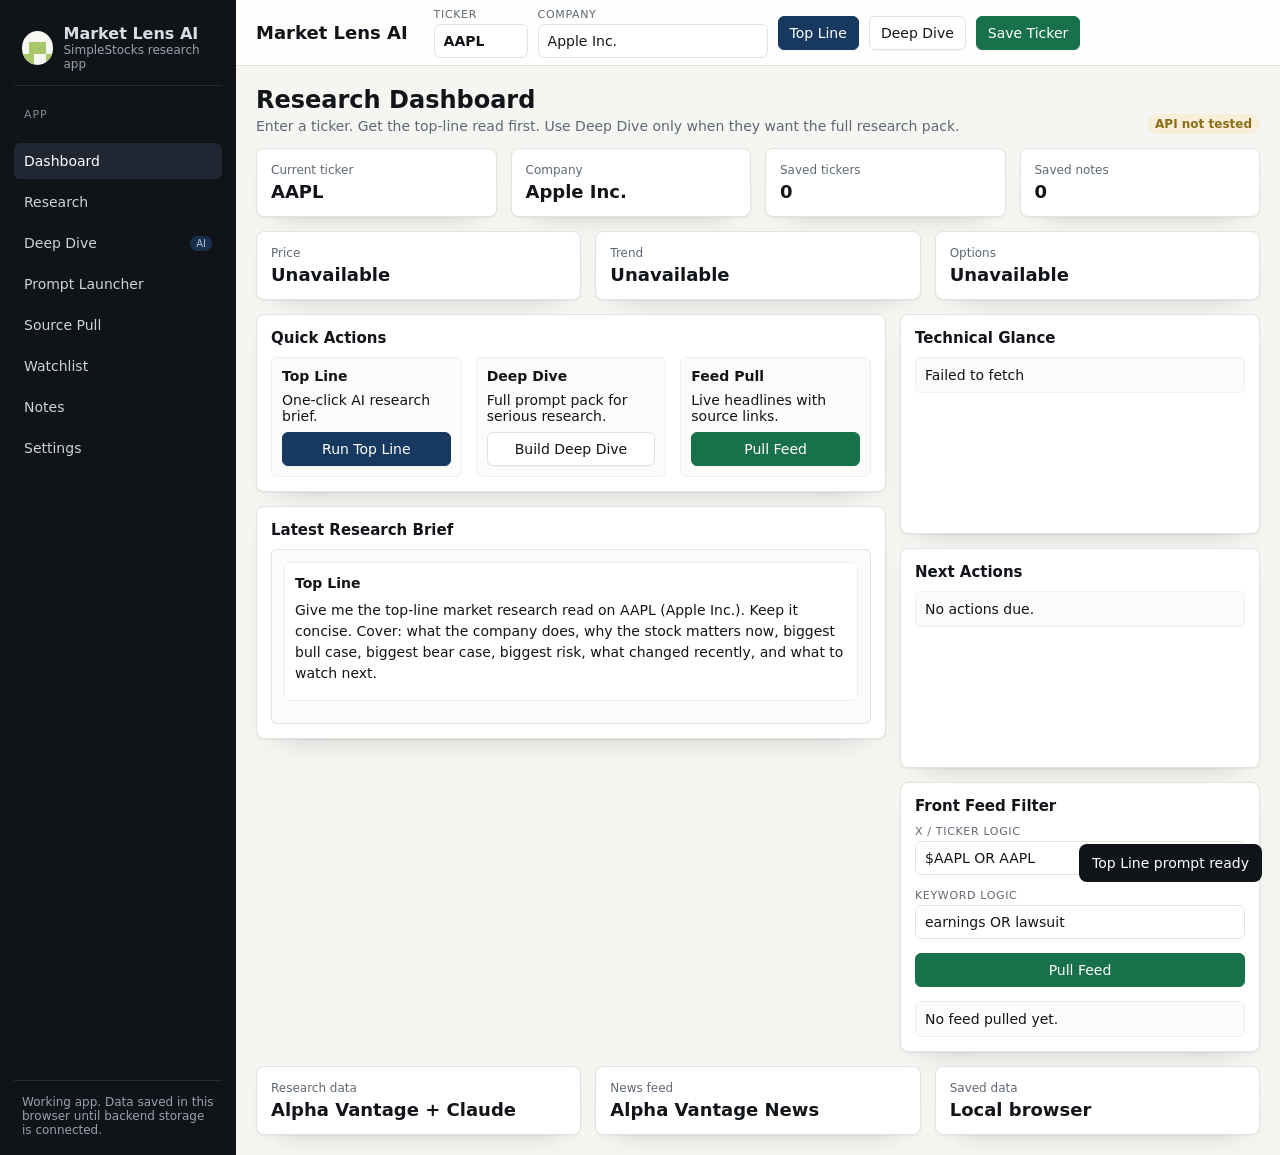
==== commit 72579292: "put dashboard actions in cards" ====
--- a/index.html
+++ b/index.html
@@ -35,7 +35,7 @@
     .btn{border:1px solid var(--line);background:#fff;color:var(--ink);border-radius:6px;padding:8px 11px;min-height:34px;display:inline-flex;gap:7px;align-items:center;justify-content:center;white-space:nowrap;box-shadow:0 1px 0 rgba(17,20,24,.03)}
     .btn.primary{background:var(--blue);border-color:var(--blue);color:white}.btn.green{background:var(--green);border-color:var(--green);color:white}.btn.red{background:var(--red);border-color:var(--red);color:white}.btn.small{min-height:28px;padding:5px 9px;font-size:12px}
     .content{padding:20px}.tab{display:none}.tab.active{display:block}.head{display:flex;justify-content:space-between;align-items:flex-end;gap:16px;margin-bottom:14px}.head h2{margin:0;font-size:24px}.sub{color:var(--muted);margin-top:4px;max-width:880px}
-    .content{max-width:1680px;margin:0 auto;width:100%}.grid{display:grid;gap:14px}.cols2{grid-template-columns:repeat(2,minmax(0,1fr))}.cols3{grid-template-columns:repeat(3,minmax(0,1fr))}.cols4{grid-template-columns:repeat(4,minmax(0,1fr))}.split{grid-template-columns:390px 1fr}.dashgrid{grid-template-columns:minmax(0,1.9fr) minmax(360px,1fr)}
+    .content{max-width:1680px;margin:0 auto;width:100%}.grid{display:grid;gap:14px}.cols2{grid-template-columns:repeat(2,minmax(0,1fr))}.cols3{grid-template-columns:repeat(3,minmax(0,1fr))}.cols4{grid-template-columns:repeat(4,minmax(0,1fr))}.split{grid-template-columns:390px 1fr}.dashgrid{grid-template-columns:minmax(0,1.9fr) minmax(360px,1fr);align-items:start}
     .panel{background:var(--panel);border:1px solid var(--line);border-radius:var(--radius);box-shadow:var(--shadow);min-width:0}.pad{padding:14px}.panel h3{font-size:15px;margin:0 0 10px}
     .metric span{display:block;color:var(--muted);font-size:12px}.metric b{display:block;margin-top:4px;font-size:18px}
     .pill{display:inline-flex;align-items:center;border-radius:999px;padding:3px 8px;font-size:12px;font-weight:800}.bull{color:var(--green);background:var(--soft-green)}.bear{color:var(--red);background:var(--soft-red)}.warn{color:var(--gold);background:var(--soft-gold)}.neutral{color:#555;background:#eee}
@@ -43,7 +43,7 @@
     .toolbar{display:flex;gap:8px;flex-wrap:wrap;align-items:center}.list{list-style:none;margin:0;padding:0;display:grid;gap:8px}.list li{border:1px solid var(--line2);background:#fbfcfa;border-radius:6px;padding:9px}
     .promptbox{width:100%;min-height:260px}.brief{min-height:150px;white-space:pre-wrap;border:1px solid var(--line);border-radius:6px;background:#fbfcfa;padding:12px;line-height:1.5}.brief.formatted{white-space:normal}.brief-section{border:1px solid var(--line2);border-radius:6px;background:#fff;margin:0 0 10px;padding:10px}.brief-section h4{margin:0 0 6px;font-size:14px}.brief-section p{margin:0 0 6px}.brief-section ul{margin:6px 0 0 18px;padding:0}
     .statusline{display:flex;gap:8px;align-items:center;flex-wrap:wrap}.mono{font-family:ui-monospace,SFMono-Regular,Menlo,Consolas,monospace}.toast{position:fixed;right:18px;bottom:18px;background:#111418;color:white;padding:11px 13px;border-radius:8px;opacity:0;transform:translateY(8px);transition:.2s;z-index:5}.toast.show{opacity:1;transform:translateY(0)}
-    .quickcard{border:1px solid var(--line2);background:#fbfcfa;border-radius:6px;padding:10px}.quickcard b{display:block;margin-bottom:4px}.compactbox{min-height:220px;max-height:330px;overflow:auto}.frontfeed{min-height:260px}.empty{color:var(--muted);padding:18px;text-align:center}.danger{color:var(--red);font-weight:800}.loading{position:relative;overflow:hidden}.loading:after{content:"";position:absolute;left:-40%;top:0;width:40%;height:100%;background:linear-gradient(90deg,transparent,rgba(23,57,95,.12),transparent);animation:sweep 1.1s infinite}@keyframes sweep{to{left:100%}}
+    .quickcard{border:1px solid var(--line2);background:#fbfcfa;border-radius:6px;padding:10px;display:grid;gap:8px;align-content:start}.quickcard b{display:block}.compactbox{min-height:220px;max-height:330px;overflow:auto}.frontfeed{min-height:260px}.empty{color:var(--muted);padding:18px;text-align:center}.danger{color:var(--red);font-weight:800}.loading{position:relative;overflow:hidden}.loading:after{content:"";position:absolute;left:-40%;top:0;width:40%;height:100%;background:linear-gradient(90deg,transparent,rgba(23,57,95,.12),transparent);animation:sweep 1.1s infinite}@keyframes sweep{to{left:100%}}
     @media(max-width:1050px){.app{grid-template-columns:1fr}.side{position:sticky;top:0;z-index:4;display:block;padding:10px}.brand,.sidefoot,.navtitle{display:none}.nav{display:flex;overflow:auto}.nav button{white-space:nowrap}.top{height:auto;flex-wrap:wrap}.content{padding:14px}.cols2,.cols3,.cols4,.split,.dashgrid{grid-template-columns:1fr}.company{width:180px}}
   </style>
 </head>
@@ -95,9 +95,9 @@
             <div class="panel pad">
               <h3>Quick Actions</h3>
               <div class="grid cols3">
-                <div class="quickcard"><b>Top Line</b><span>One-click AI research brief.</span></div>
-                <div class="quickcard"><b>Deep Dive</b><span>Full prompt pack for serious research.</span></div>
-                <div class="quickcard"><b>Feed Pull</b><span>Live headlines with source links.</span></div>
+                <div class="quickcard"><b>Top Line</b><span>One-click AI research brief.</span><button class="btn primary" id="runResearchCard">Run Top Line</button></div>
+                <div class="quickcard"><b>Deep Dive</b><span>Full prompt pack for serious research.</span><button class="btn" id="topDeepDiveCard">Build Deep Dive</button></div>
+                <div class="quickcard"><b>Feed Pull</b><span>Live headlines with source links.</span><button class="btn green" id="pullFeedCard">Pull Feed</button></div>
               </div>
             </div>
             <div class="panel pad"><h3>Latest Research Brief</h3><div class="brief formatted" id="latestBrief">Run research or generate a deep dive prompt.</div></div>
@@ -597,11 +597,13 @@
   const sff=e.target.closest("[data-save-front-feed]"); if(sff){ const item=state.frontFeed.find(x=>String(x.id)===sff.dataset.saveFrontFeed); if(item) saveNote("Headline", item.source + ": " + item.headline + (item.url ? "\nLink: " + item.url : "") + "\nWhy it matters: " + (item.why || item.summary || "")); }
   const preset=e.target.closest("[data-action='preset']"); if(preset){ $("researchQuestion").value={fundamentals:"Summarize the business, revenue drivers, margins, valuation, and balance-sheet risks.",risks:"Find the biggest current risks, hidden risks, and what would break the thesis.",competitors:"Compare this company to direct and indirect competitors. Rank where it wins and loses.",earnings:"Summarize the latest earnings tone, guidance, analyst reaction, and what changed."}[preset.dataset.kind]; }
 });
-$("runResearch").onclick=runResearch; $("runResearch2").onclick=runResearch; $("testResearchEndpoint").onclick=runResearch;
+$("runResearch").onclick=runResearch; $("runResearch2").onclick=runResearch; $("testResearchEndpoint").onclick=runResearch; $("runResearchCard").onclick=runResearch;
 $("topDeepDive").onclick=()=>{ document.querySelector("[data-tab='deepdive']").click(); buildPrompt("Full Deep Dive"); };
+$("topDeepDiveCard").onclick=()=>{ document.querySelector("[data-tab='deepdive']").click(); buildPrompt("Full Deep Dive"); };
 $("saveTicker").onclick=addWatch; $("addWatch").onclick=addWatch; $("addWatchMany").onclick=addWatchTickers; $("saveNote").onclick=()=>saveNote(); $("newNote").onclick=()=>resetNoteForm(); $("pullSample").onclick=pullSampleFeed;
 $("saveSource").onclick=()=>{ state.sources.unshift({id:Date.now(),source:$("sourceType").value,keyword:$("keyword").value}); saveState(); toast("Source rule saved"); };
 $("pullFrontFeed").onclick=pullLiveFrontFeed;
+$("pullFeedCard").onclick=pullLiveFrontFeed;
 $("copyDeepPrompt").onclick=()=>copyText($("deepPrompt").value || buildPrompt("Full Deep Dive"));
 $("openDeepChatGPT").onclick=()=>openChatGPT($("deepPrompt").value || buildPrompt("Full Deep Dive"));
 $("saveDeepPrompt").onclick=()=>savePrompt($("deepPrompt").value || buildPrompt("Full Deep Dive"));
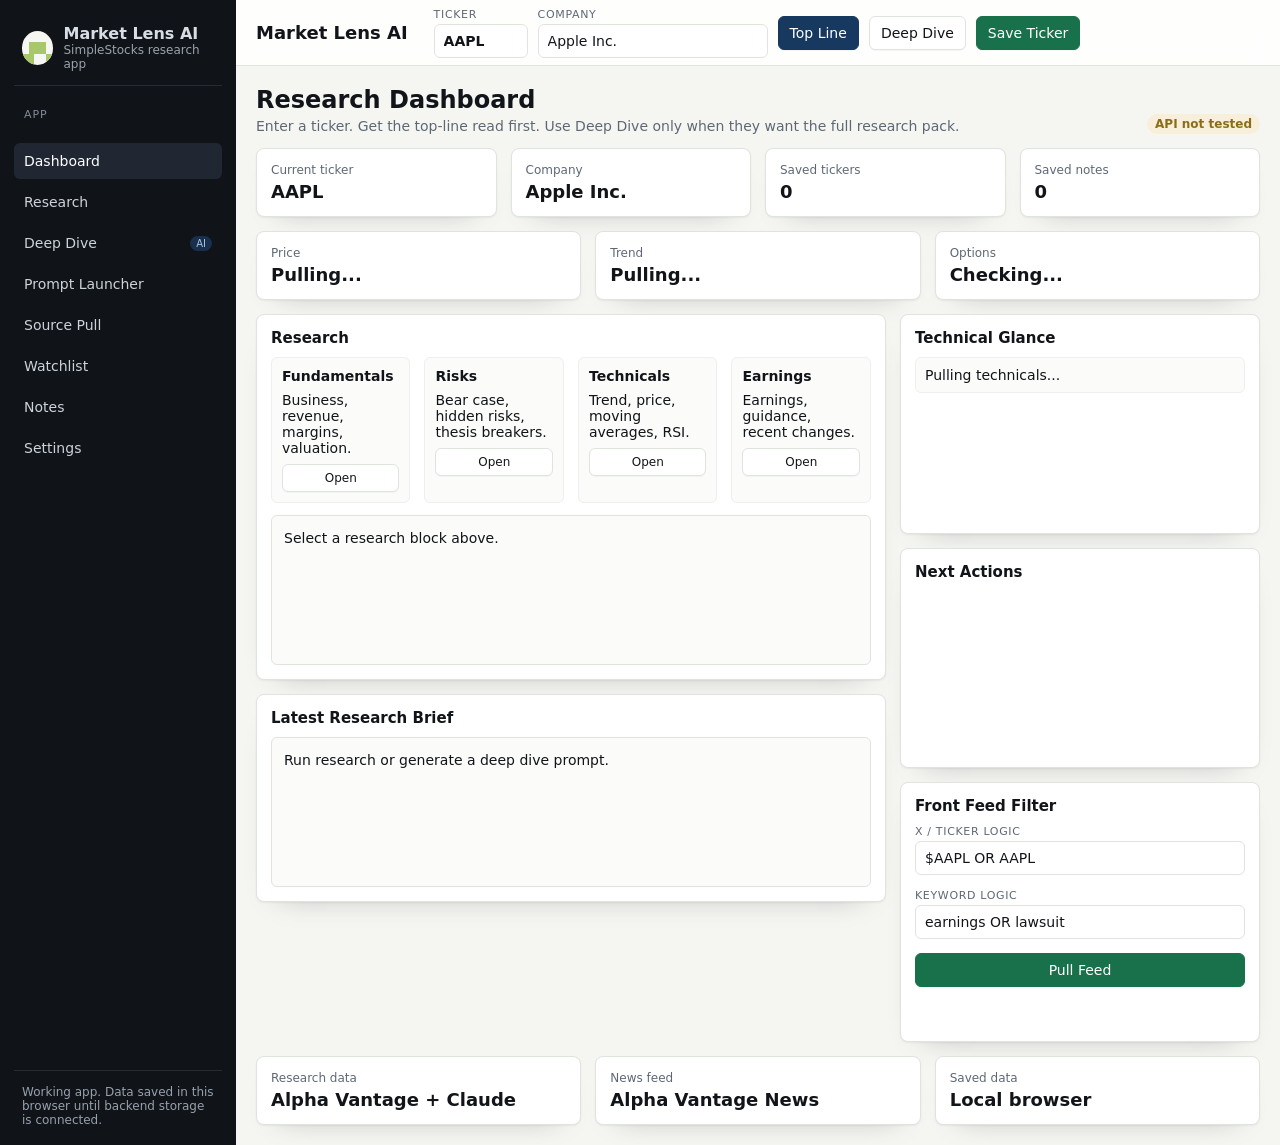
==== commit 54f1f317: "move research blocks to dashboard" ====
--- a/index.html
+++ b/index.html
@@ -93,12 +93,14 @@
         <div class="grid dashgrid" style="margin-top:14px">
           <div class="grid">
             <div class="panel pad">
-              <h3>Quick Actions</h3>
-              <div class="grid cols3">
-                <div class="quickcard"><b>Top Line</b><span>One-click AI research brief.</span><button class="btn primary" id="runResearchCard">Run Top Line</button></div>
-                <div class="quickcard"><b>Deep Dive</b><span>Full prompt pack for serious research.</span><button class="btn" id="topDeepDiveCard">Build Deep Dive</button></div>
-                <div class="quickcard"><b>Feed Pull</b><span>Live headlines with source links.</span><button class="btn green" id="pullFeedCard">Pull Feed</button></div>
+              <h3>Research</h3>
+              <div class="grid cols4">
+                <div class="quickcard"><b>Fundamentals</b><span>Business, revenue, margins, valuation.</span><button class="btn small" data-front-section="fundamentals">Open</button></div>
+                <div class="quickcard"><b>Risks</b><span>Bear case, hidden risks, thesis breakers.</span><button class="btn small" data-front-section="risks">Open</button></div>
+                <div class="quickcard"><b>Technicals</b><span>Trend, price, moving averages, RSI.</span><button class="btn small" data-front-section="technicals">Open</button></div>
+                <div class="quickcard"><b>Earnings</b><span>Earnings, guidance, recent changes.</span><button class="btn small" data-front-section="earnings">Open</button></div>
               </div>
+              <div class="brief formatted" id="frontSectionOutput" style="margin-top:12px">Select a research block above.</div>
             </div>
             <div class="panel pad"><h3>Latest Research Brief</h3><div class="brief formatted" id="latestBrief">Run research or generate a deep dive prompt.</div></div>
           </div>
@@ -127,10 +129,10 @@
       </section>
 
       <section class="tab" id="research">
-        <div class="head"><div><h2>Top Line</h2><div class="sub">One-click research summary. No extra decisions.</div></div><button class="btn primary" id="runResearch2">Top Line</button></div>
+        <div class="head"><div><h2>Research</h2><div class="sub">Top-line research controls and output.</div></div><button class="btn primary" id="runResearch2">Top Line</button></div>
         <div class="grid cols2">
           <div class="panel pad">
-            <h3>Research Inputs</h3>
+            <h3>Top Line Inputs</h3>
             <div class="grid">
               <div class="field"><label>Research question</label><textarea id="researchQuestion" rows="5">Give me the top-line read: what this company does, why the stock matters now, biggest bull case, biggest bear case, biggest risk, and what to watch next.</textarea></div>
               <div class="toolbar">
@@ -481,6 +483,7 @@
   const actions=state.notes.filter(n=>(n.type==="Next Action" || n.type==="To Do") && !n.done).sort(sortByDate).slice(0,5);
   $("nextActionList").innerHTML=actions.length ? actions.map(n=>`<li><div class="statusline"><b>${n.ticker}</b><span class="pill neutral">${n.type}</span>${n.dueDate ? `<span>Due ${n.dueDate}</span>` : ""}<button class="btn small" data-open-note="${n.id}">Open</button></div><div style="margin-top:6px">${escapeHtml(n.text)}</div></li>`).join("") : `<li>No actions due.</li>`;
   renderSnapshot();
+  renderFrontSection("technicals", false);
 }
 function renderSnapshot(){
   const s=state.snapshot;
@@ -509,6 +512,50 @@
   }
   $("technicalList").innerHTML=rows.map(([k,v])=>`<li><b>${k}:</b> ${v}</li>`).join("");
 }
+function renderFrontSection(kind, announce=true){
+  const s=state.snapshot;
+  const c=context();
+  const fallback=`Run Top Line to fill this section for ${c.ticker}.`;
+  let title="Technicals", lines=[];
+  if(kind==="fundamentals"){
+    title="Fundamentals";
+    lines=[
+      ["Company", c.company],
+      ["Market cap", s?.snapshot?.marketCap || "N/A"],
+      ["P/E", s?.snapshot?.peRatio || "N/A"],
+      ["Analyst target", s?.snapshot?.analystTarget ? `$${Number(s.snapshot.analystTarget).toFixed(2)}` : "N/A"],
+      ["Research note", fallback]
+    ];
+  } else if(kind==="risks"){
+    title="Risks";
+    lines=[
+      ["Risk note", "Use Top Line or Deep Dive to generate the current risk read."],
+      ["Beta", s?.snapshot?.beta || "N/A"],
+      ["RSI", s?.technical?.rsi14 ? Number(s.technical.rsi14).toFixed(1) : "N/A"],
+      ["Technical risk", s?.technical?.rsi14 > 70 ? "RSI is elevated." : "No elevated RSI flag."]
+    ];
+  } else if(kind==="earnings"){
+    title="Earnings";
+    lines=[
+      ["Earnings note", "Use Top Line or the Earnings focus in Research for the written earnings read."],
+      ["Recent changes", "Saved research briefs will provide the narrative here."],
+      ["News feed", "Use Pull Feed with keyword earnings."]
+    ];
+  } else {
+    title="Technicals";
+    lines=[
+      ["Price", s?.snapshot?.price ? `$${Number(s.snapshot.price).toFixed(2)}` : "N/A"],
+      ["Trend", s?.technical?.trend || "N/A"],
+      ["Price comment", s?.technical?.priceVs50 !== null && s?.technical?.priceVs50 !== undefined ? `${c.ticker} is ${s.technical.priceVs50.toFixed(1)}% vs the 50-day SMA.` : "N/A"],
+      ["Trend comment", s?.technical?.priceVs200 !== null && s?.technical?.priceVs200 !== undefined ? `${c.ticker} is ${s.technical.priceVs200.toFixed(1)}% vs the 200-day SMA.` : "N/A"],
+      ["50-day SMA", s?.technical?.sma50 ? `$${Number(s.technical.sma50).toFixed(2)}` : "N/A"],
+      ["200-day SMA", s?.technical?.sma200 ? `$${Number(s.technical.sma200).toFixed(2)}` : "N/A"],
+      ["RSI 14", s?.technical?.rsi14 ? Number(s.technical.rsi14).toFixed(1) : "N/A"]
+    ];
+  }
+  $("frontSectionOutput").innerHTML=`<div class="brief-section"><h4>${title}</h4><ul>${lines.map(([k,v])=>`<li><b>${k}:</b> ${escapeHtml(v)}</li>`).join("")}</ul></div>`;
+  if(announce) toast(title);
+}
 function renderWatchlist(){
   $("watchRows").innerHTML=state.watchlist.length ? state.watchlist.map(w=>`<tr><td class="mono">${w.ticker}</td><td>${escapeHtml(w.company)}</td><td>${w.category}</td><td>${w.bias}</td><td>${w.priority}</td><td>${escapeHtml(w.next)}</td><td>${escapeHtml(w.notes)}</td><td><button class="btn small red" data-del-watch="${w.id}">Delete</button></td></tr>`).join("") : `<tr><td colspan="8" class="empty">No saved tickers yet.</td></tr>`;
 }
@@ -596,6 +643,7 @@
   const sf=e.target.closest("[data-save-feed]"); if(sf){ const item=state.feed.find(x=>String(x.id)===sf.dataset.saveFeed); if(item) saveNote("Headline", item.source + ": " + item.headline + "\nWhy it matters: " + item.why); }
   const sff=e.target.closest("[data-save-front-feed]"); if(sff){ const item=state.frontFeed.find(x=>String(x.id)===sff.dataset.saveFrontFeed); if(item) saveNote("Headline", item.source + ": " + item.headline + (item.url ? "\nLink: " + item.url : "") + "\nWhy it matters: " + (item.why || item.summary || "")); }
   const preset=e.target.closest("[data-action='preset']"); if(preset){ $("researchQuestion").value={fundamentals:"Summarize the business, revenue drivers, margins, valuation, and balance-sheet risks.",risks:"Find the biggest current risks, hidden risks, and what would break the thesis.",competitors:"Compare this company to direct and indirect competitors. Rank where it wins and loses.",earnings:"Summarize the latest earnings tone, guidance, analyst reaction, and what changed."}[preset.dataset.kind]; }
+  const fs=e.target.closest("[data-front-section]"); if(fs) renderFrontSection(fs.dataset.frontSection);
 });
 $("runResearch").onclick=runResearch; $("runResearch2").onclick=runResearch; $("testResearchEndpoint").onclick=runResearch; $("runResearchCard").onclick=runResearch;
 $("topDeepDive").onclick=()=>{ document.querySelector("[data-tab='deepdive']").click(); buildPrompt("Full Deep Dive"); };
